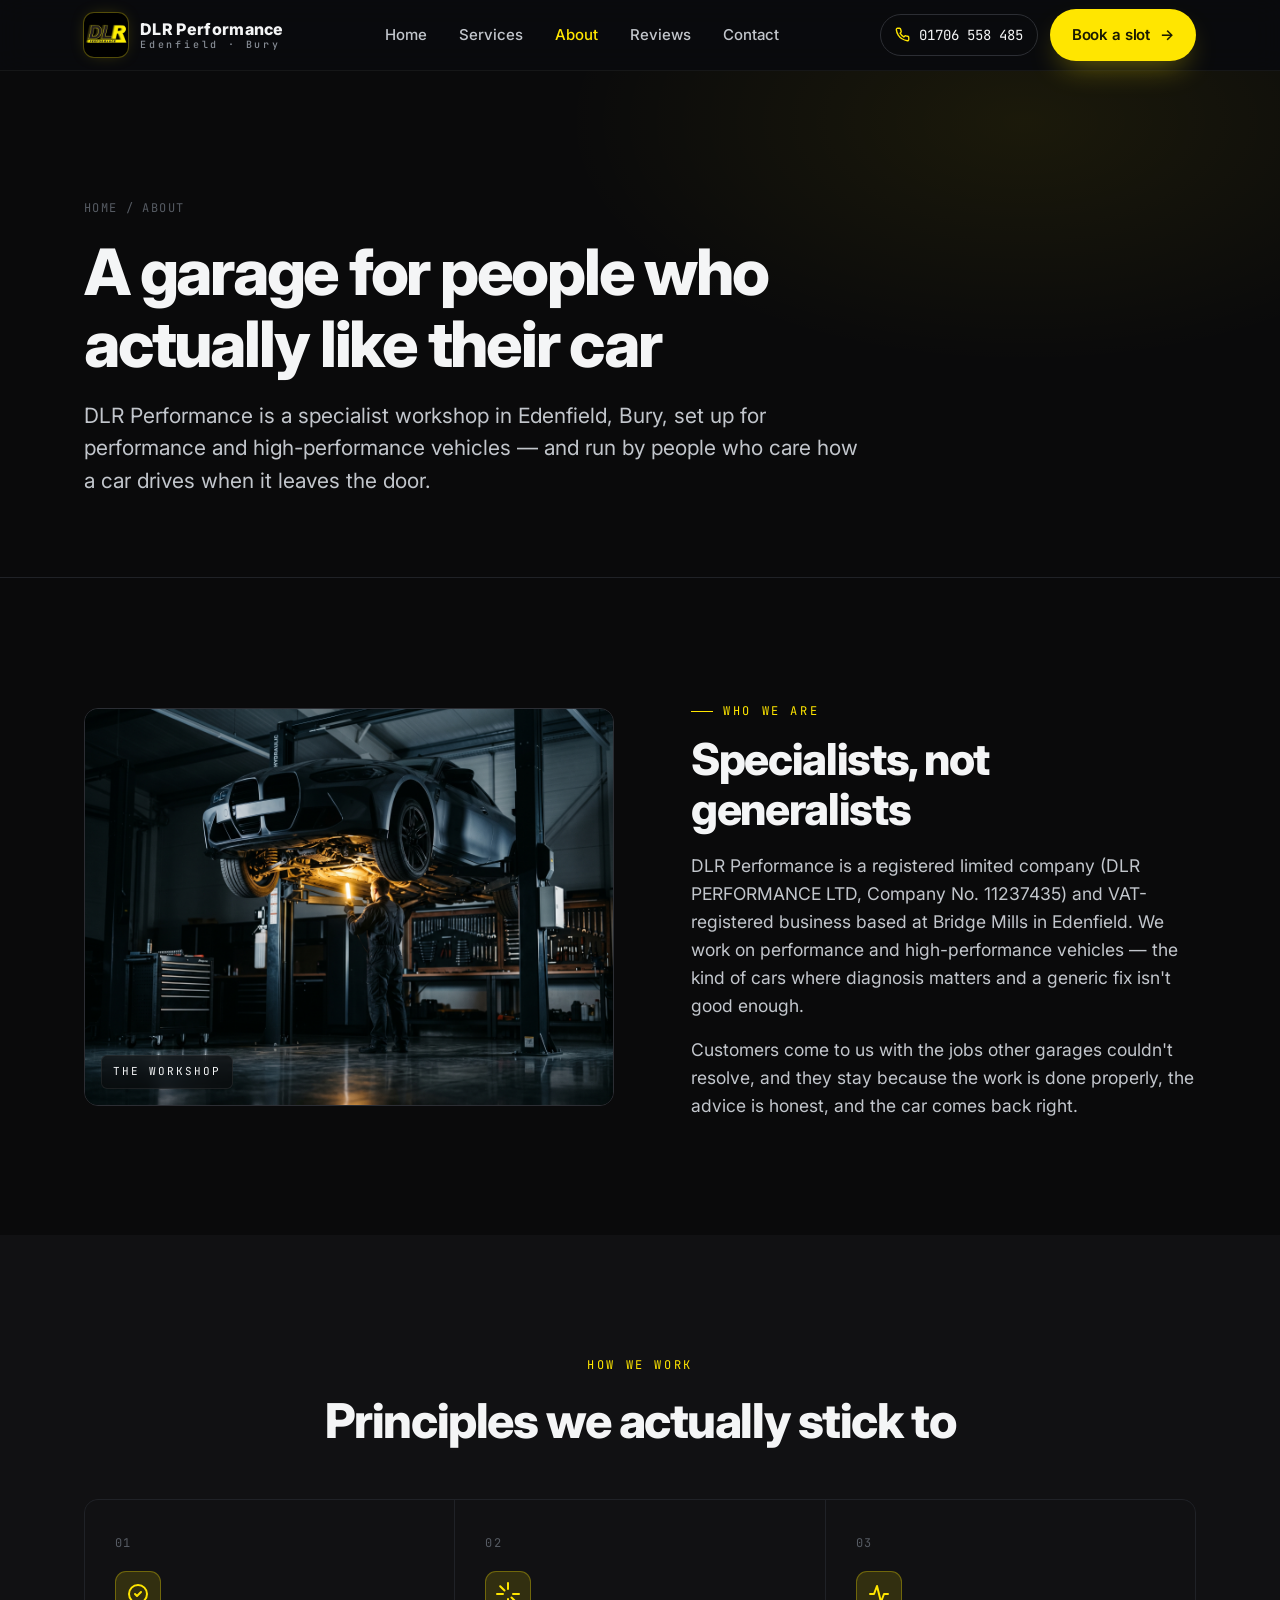
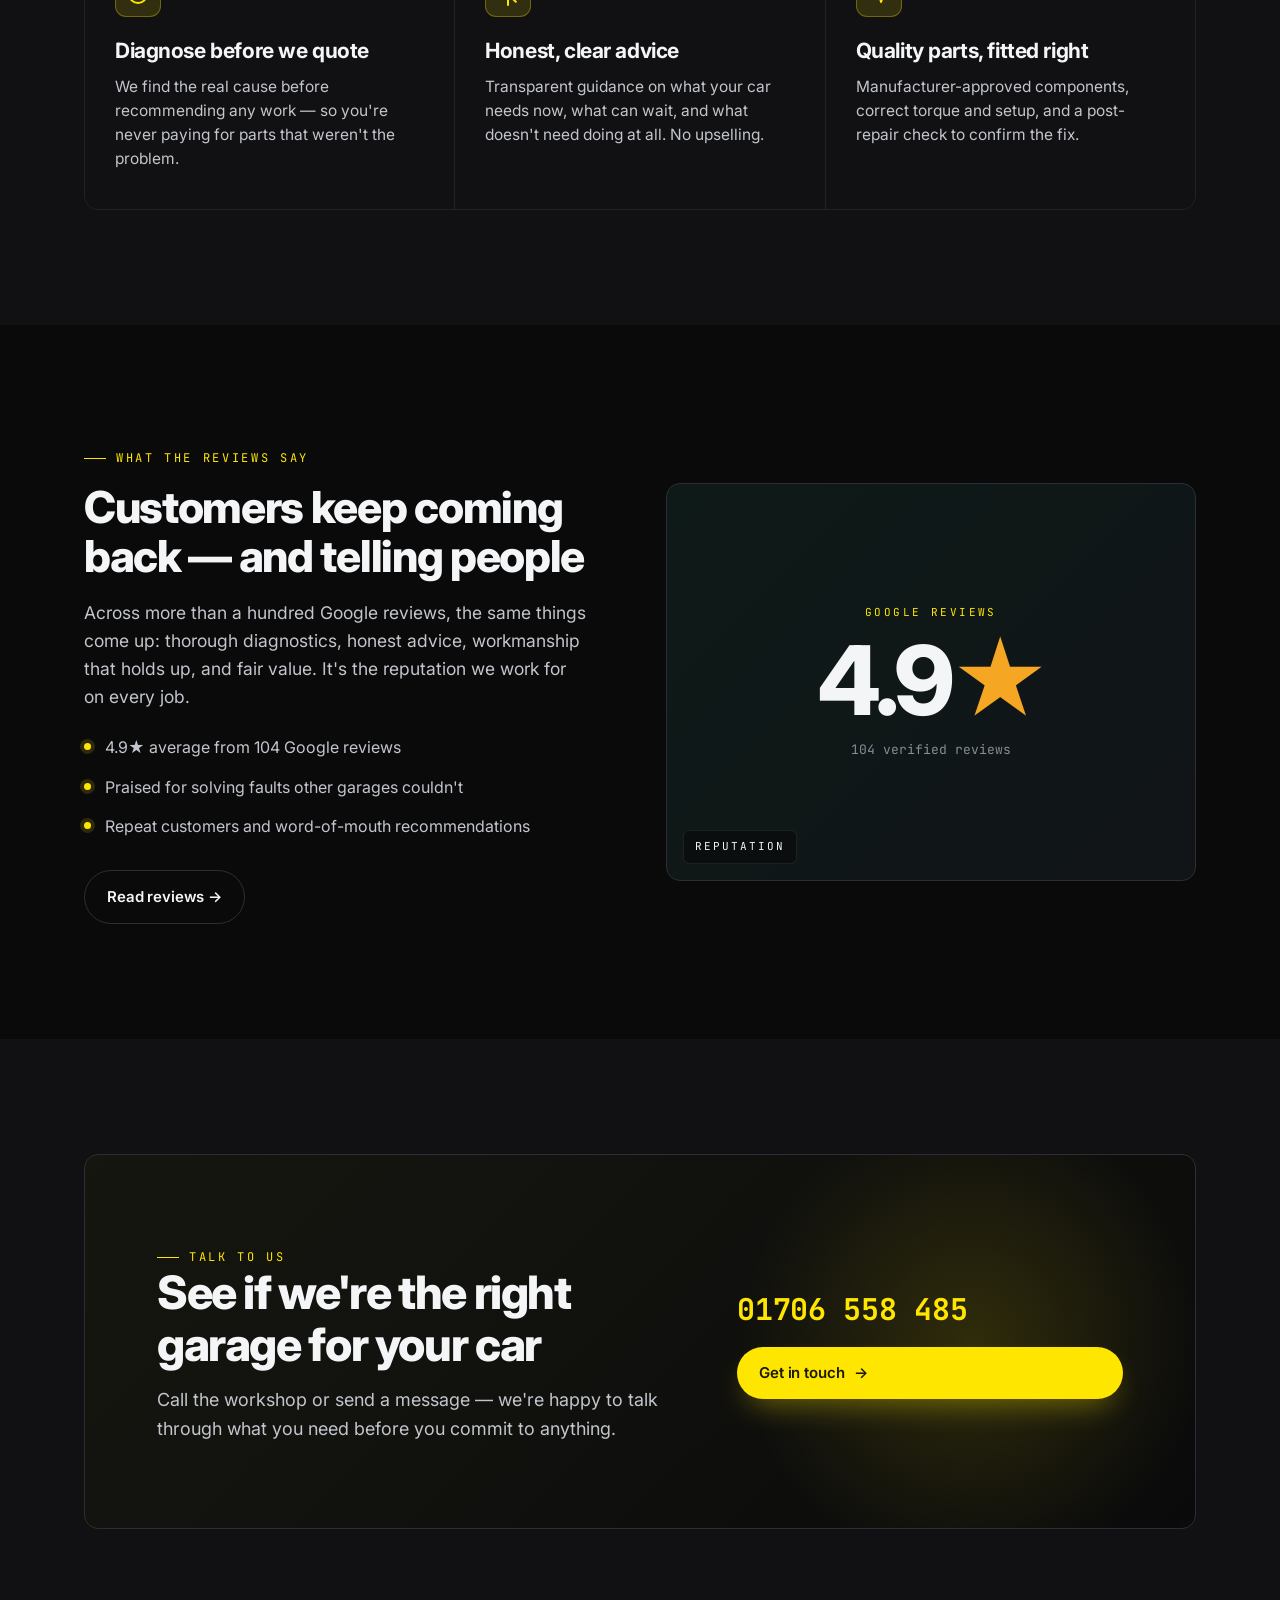
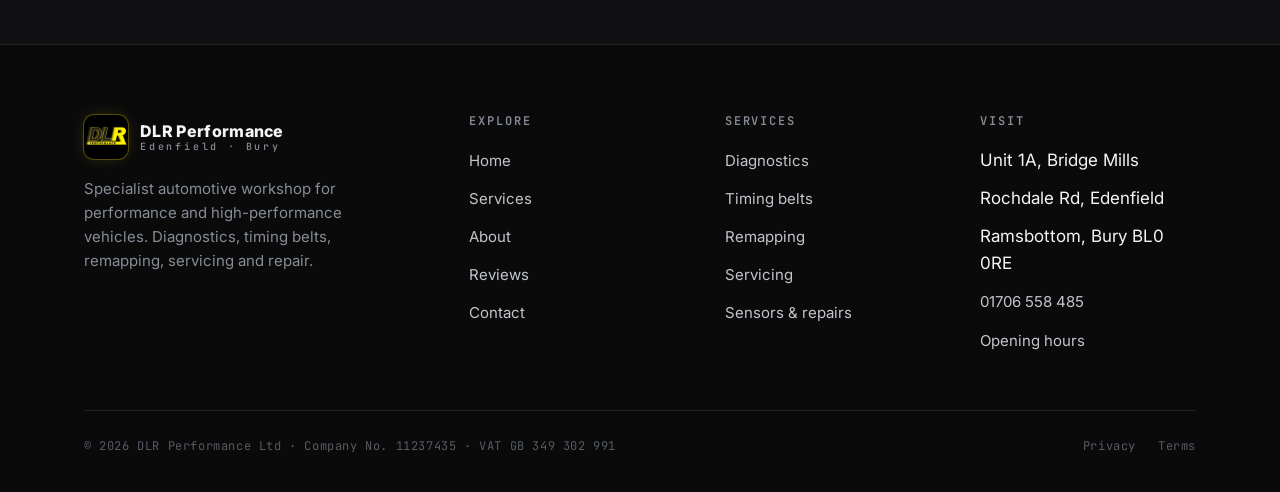
==== about.html @ 58170b66 "Add files via upload" ====
<!DOCTYPE html>
<html lang="en-GB">
<head>
  <meta charset="UTF-8" />
  <meta name="viewport" content="width=device-width, initial-scale=1.0" />
  <title>About DLR Performance — Specialist Garage in Edenfield, Bury</title>
  <meta name="description" content="DLR Performance is a specialist automotive garage in Edenfield, Bury, focused on performance and high-performance vehicles. Find out how we work and why customers trust us." />
  <meta name="theme-color" content="#0a0c0e" />
  <link rel="preconnect" href="https://fonts.googleapis.com" />
  <link rel="preconnect" href="https://fonts.gstatic.com" crossorigin />
  <link href="https://fonts.googleapis.com/css2?family=Inter:wght@300;400;500;600;700;800&family=JetBrains+Mono:wght@400;500;600;700&display=swap" rel="stylesheet" />
  <link rel="stylesheet" href="assets/css/styles.css" />
  <link rel="icon" href="assets/img/dlr-logo.png" />
</head>
<body>

<header class="site-header">
  <div class="wrap header-inner">
    <a href="index.html" class="brand" aria-label="DLR Performance home">
      <img class="brand-mark" src="assets/img/dlr-logo.png" alt="DLR Performance logo" width="44" height="44" />
      <span class="brand-text"><span class="b1">DLR Performance</span><span class="b2">Edenfield · Bury</span></span>
    </a>
    <nav class="nav" aria-label="Primary">
      <a href="index.html">Home</a>
      <a href="services.html">Services</a>
      <a href="about.html" class="active">About</a>
      <a href="reviews.html">Reviews</a>
      <a href="contact.html">Contact</a>
    </nav>
    <div class="header-cta">
      <a href="tel:01706558485" class="phone-pill" aria-label="Call 01706 558 485">
        <svg width="15" height="15" viewBox="0 0 24 24" fill="none" stroke="currentColor" stroke-width="2.2" stroke-linecap="round" stroke-linejoin="round"><path d="M22 16.92v3a2 2 0 0 1-2.18 2 19.79 19.79 0 0 1-8.63-3.07 19.5 19.5 0 0 1-6-6 19.79 19.79 0 0 1-3.07-8.67A2 2 0 0 1 4.11 2h3a2 2 0 0 1 2 1.72c.13.96.36 1.9.7 2.81a2 2 0 0 1-.45 2.11L8.09 9.91a16 16 0 0 0 6 6l1.27-1.27a2 2 0 0 1 2.11-.45c.91.34 1.85.57 2.81.7A2 2 0 0 1 22 16.92z"/></svg>
        01706 558 485
      </a>
      <a href="contact.html" class="btn btn-primary">Book a slot <span class="arrow">→</span></a>
    </div>
    <button class="nav-toggle" aria-label="Toggle menu" aria-expanded="false"><span></span></button>
  </div>
</header>

<section class="page-hero">
  <div class="wrap">
    <div class="breadcrumb"><a href="index.html">Home</a><span class="sep">/</span>About</div>
    <h1>A garage for people who actually like their car</h1>
    <p>DLR Performance is a specialist workshop in Edenfield, Bury, set up for performance and high-performance vehicles — and run by people who care how a car drives when it leaves the door.</p>
  </div>
</section>

<section class="block">
  <div class="wrap">
    <div class="split">
      <div class="split-media">
        <img src="assets/img/workshop.jpg" alt="DLR Performance workshop" loading="lazy" />
        <span class="tag">The workshop</span>
      </div>
      <div class="split-copy">
        <span class="eyebrow">Who we are</span>
        <h2>Specialists, not generalists</h2>
        <p>DLR Performance is a registered limited company (DLR PERFORMANCE LTD, Company No. 11237435) and VAT-registered business based at Bridge Mills in Edenfield. We work on performance and high-performance vehicles — the kind of cars where diagnosis matters and a generic fix isn't good enough.</p>
        <p style="margin-top:16px;">Customers come to us with the jobs other garages couldn't resolve, and they stay because the work is done properly, the advice is honest, and the car comes back right.</p>
      </div>
    </div>
  </div>
</section>

<section class="block alt-bg">
  <div class="wrap">
    <div class="section-head center">
      <span class="eyebrow center">How we work</span>
      <h2>Principles we actually stick to</h2>
    </div>
    <div class="svc-grid">
      <article class="svc-card">
        <span class="svc-num">01</span>
        <div class="svc-icon"><svg width="24" height="24" viewBox="0 0 24 24" fill="none" stroke="currentColor" stroke-width="2" stroke-linecap="round" stroke-linejoin="round"><path d="M9 12l2 2 4-4"/><circle cx="12" cy="12" r="9"/></svg></div>
        <h3>Diagnose before we quote</h3>
        <p>We find the real cause before recommending any work — so you're never paying for parts that weren't the problem.</p>
      </article>
      <article class="svc-card">
        <span class="svc-num">02</span>
        <div class="svc-icon"><svg width="24" height="24" viewBox="0 0 24 24" fill="none" stroke="currentColor" stroke-width="2" stroke-linecap="round" stroke-linejoin="round"><path d="M12 1v6M12 17v6M4.2 4.2l4.3 4.3M15.5 15.5l4.3 4.3M1 12h6M17 12h6"/></svg></div>
        <h3>Honest, clear advice</h3>
        <p>Transparent guidance on what your car needs now, what can wait, and what doesn't need doing at all. No upselling.</p>
      </article>
      <article class="svc-card">
        <span class="svc-num">03</span>
        <div class="svc-icon"><svg width="24" height="24" viewBox="0 0 24 24" fill="none" stroke="currentColor" stroke-width="2" stroke-linecap="round" stroke-linejoin="round"><path d="M3 12h4l3-8 4 16 3-8h4"/></svg></div>
        <h3>Quality parts, fitted right</h3>
        <p>Manufacturer-approved components, correct torque and setup, and a post-repair check to confirm the fix.</p>
      </article>
    </div>
  </div>
</section>

<section class="block">
  <div class="wrap">
    <div class="split reverse">
      <div class="split-media" style="background:linear-gradient(135deg,#0e1a18,#111417); display:grid; place-items:center;">
        <div style="text-align:center;">
          <div style="font-family:var(--font-mono); font-size:11px; letter-spacing:0.22em; color:var(--accent); text-transform:uppercase;">Google reviews</div>
          <div style="font-size:clamp(60px,9vw,96px); font-weight:800; letter-spacing:-0.04em; line-height:1; margin-top:10px;">4.9<span style="color:var(--amber);">★</span></div>
          <div style="font-family:var(--font-mono); font-size:13px; color:var(--text-3); margin-top:12px;">104 verified reviews</div>
        </div>
        <span class="tag">Reputation</span>
      </div>
      <div class="split-copy">
        <span class="eyebrow">What the reviews say</span>
        <h2>Customers keep coming back — and telling people</h2>
        <p>Across more than a hundred Google reviews, the same things come up: thorough diagnostics, honest advice, workmanship that holds up, and fair value. It's the reputation we work for on every job.</p>
        <div class="bullet-list">
          <div class="bullet"><span class="dot"></span><span>4.9★ average from 104 Google reviews</span></div>
          <div class="bullet"><span class="dot"></span><span>Praised for solving faults other garages couldn't</span></div>
          <div class="bullet"><span class="dot"></span><span>Repeat customers and word-of-mouth recommendations</span></div>
        </div>
        <div style="margin-top:30px;"><a href="reviews.html" class="btn btn-ghost">Read reviews →</a></div>
      </div>
    </div>
  </div>
</section>

<section class="block alt-bg">
  <div class="wrap">
    <div class="cta-band">
      <div>
        <span class="eyebrow">Talk to us</span>
        <h2>See if we're the right garage for your car</h2>
        <p>Call the workshop or send a message — we're happy to talk through what you need before you commit to anything.</p>
      </div>
      <div class="cta-actions">
        <a href="tel:01706558485" class="big-phone">01706 558 485</a>
        <a href="contact.html" class="btn btn-primary">Get in touch <span class="arrow">→</span></a>
      </div>
    </div>
  </div>
</section>

<footer class="site-footer">
  <div class="wrap">
    <div class="foot-grid">
      <div class="foot-brand">
        <a href="index.html" class="brand"><img class="brand-mark" src="assets/img/dlr-logo.png" alt="DLR Performance logo" width="44" height="44" /><span class="brand-text"><span class="b1">DLR Performance</span><span class="b2">Edenfield · Bury</span></span></a>
        <p>Specialist automotive workshop for performance and high-performance vehicles. Diagnostics, timing belts, remapping, servicing and repair.</p>
      </div>
      <div class="foot-col">
        <h5>Explore</h5>
        <ul><li><a href="index.html">Home</a></li><li><a href="services.html">Services</a></li><li><a href="about.html">About</a></li><li><a href="reviews.html">Reviews</a></li><li><a href="contact.html">Contact</a></li></ul>
      </div>
      <div class="foot-col">
        <h5>Services</h5>
        <ul><li><a href="services.html#diagnostics">Diagnostics</a></li><li><a href="services.html#timing-belt">Timing belts</a></li><li><a href="services.html#remapping">Remapping</a></li><li><a href="services.html#servicing">Servicing</a></li><li><a href="services.html#sensors">Sensors &amp; repairs</a></li></ul>
      </div>
      <div class="foot-col">
        <h5>Visit</h5>
        <ul><li>Unit 1A, Bridge Mills</li><li>Rochdale Rd, Edenfield</li><li>Ramsbottom, Bury BL0 0RE</li><li><a href="tel:01706558485">01706 558 485</a></li><li><a href="contact.html">Opening hours</a></li></ul>
      </div>
    </div>
    <div class="foot-bottom">
      <p>© <span id="yr">2026</span> DLR Performance Ltd · Company No. 11237435 · VAT GB 349 302 991</p>
      <div class="legal"><a href="privacy.html">Privacy</a><a href="terms.html">Terms</a></div>
    </div>
  </div>
</footer>

<script src="assets/js/main.js"></script>
<script>document.getElementById('yr').textContent = new Date().getFullYear();</script>
</body>
</html>
---- assets/css/styles.css ----
/* ============================================================
   DLR Performance — Stylesheet
   Performance & precision garage, Edenfield / Bury
   ============================================================ */

/* --- Design tokens --- */
:root {
  --ink: #0a0a0b;          /* near-black base */
  --ink-2: #111113;
  --ink-3: #17181b;
  --panel: #1c1d21;
  --panel-2: #232529;
  --line: #2c2e34;
  --line-soft: #202227;
  --text: #f4f5f6;
  --text-2: #c2c6cc;
  --text-3: #878d96;
  --text-4: #565b63;
  --accent: #ffe600;        /* DLR brand yellow */
  --accent-deep: #e6cf00;   /* deep gold for depth */
  --accent-ink: #1a1a00;    /* dark text on yellow */
  --accent-glow: rgba(255, 230, 0, 0.14);
  --amber: #f5a623;
  --danger: #ff5a4d;
  --ok: #3ddc84;

  --maxw: 1240px;
  --gut: clamp(20px, 5vw, 64px);
  --radius: 14px;
  --radius-sm: 8px;

  --font-sans: "Inter", -apple-system, BlinkMacSystemFont, "Segoe UI", Roboto, Helvetica, Arial, sans-serif;
  --font-mono: "JetBrains Mono", "SFMono-Regular", ui-monospace, Menlo, Consolas, monospace;

  --shadow-1: 0 1px 0 rgba(255,255,255,0.03) inset, 0 20px 50px -20px rgba(0,0,0,0.6);
  --shadow-2: 0 30px 80px -30px rgba(0,0,0,0.75);
}

/* --- Reset --- */
*, *::before, *::after { box-sizing: border-box; }
html { -webkit-text-size-adjust: 100%; scroll-behavior: smooth; }
body {
  margin: 0;
  font-family: var(--font-sans);
  font-size: 17px;
  line-height: 1.6;
  color: var(--text);
  background: var(--ink);
  -webkit-font-smoothing: antialiased;
  text-rendering: optimizeLegibility;
  overflow-x: hidden;
}
img, svg, video { max-width: 100%; display: block; height: auto; }
a { color: inherit; text-decoration: none; }
button { font: inherit; cursor: pointer; border: 0; background: none; color: inherit; }
ul, ol { margin: 0; padding: 0; list-style: none; }
h1, h2, h3, h4, h5 { margin: 0; line-height: 1.12; font-weight: 700; letter-spacing: -0.02em; }
p { margin: 0; }
:focus-visible { outline: 2px solid var(--accent); outline-offset: 3px; border-radius: 4px; }

/* --- Utility --- */
.wrap { max-width: var(--maxw); margin: 0 auto; padding: 0 var(--gut); }
.mono { font-family: var(--font-mono); }
.eyebrow {
  font-family: var(--font-mono);
  font-size: 12px;
  letter-spacing: 0.22em;
  text-transform: uppercase;
  color: var(--accent);
  display: inline-flex;
  align-items: center;
  gap: 10px;
}
.eyebrow::before {
  content: "";
  width: 22px; height: 1px;
  background: var(--accent);
  display: inline-block;
}
.eyebrow.center::before { display: none; }
.eyebrow.center { justify-content: center; }
.lead { color: var(--text-2); font-size: clamp(17px, 2.4vw, 21px); line-height: 1.6; }
.text-dim { color: var(--text-3); }
.text-accent { color: var(--accent); }

/* --- Buttons --- */
.btn {
  display: inline-flex;
  align-items: center;
  gap: 10px;
  padding: 14px 22px;
  border-radius: 999px;
  font-weight: 600;
  font-size: 15px;
  letter-spacing: -0.01em;
  transition: transform .18s ease, background .18s ease, border-color .18s ease, box-shadow .18s ease;
  white-space: nowrap;
}
.btn:hover { transform: translateY(-2px); }
.btn-primary {
  background: var(--accent);
  color: var(--accent-ink);
  box-shadow: 0 0 0 1px rgba(255,230,0,0.0), 0 14px 30px -10px rgba(255,230,0,0.4);
}
.btn-primary:hover { background: #fff04a; box-shadow: 0 18px 40px -10px rgba(255,230,0,0.55); }
.btn-ghost {
  background: transparent;
  color: var(--text);
  border: 1px solid var(--line);
}
.btn-ghost:hover { border-color: var(--accent); color: var(--accent); }
.btn .arrow { transition: transform .18s ease; }
.btn:hover .arrow { transform: translateX(3px); }

/* --- Header --- */
.site-header {
  position: sticky;
  top: 0;
  z-index: 60;
  background: rgba(10,12,14,0.72);
  backdrop-filter: saturate(150%) blur(14px);
  -webkit-backdrop-filter: saturate(150%) blur(14px);
  border-bottom: 1px solid rgba(255,255,255,0.05);
}
.header-inner {
  display: flex;
  align-items: center;
  justify-content: space-between;
  gap: 24px;
  height: 70px;
}
.brand {
  display: flex;
  align-items: center;
  gap: 12px;
  font-weight: 800;
  letter-spacing: -0.03em;
  font-size: 18px;
}
.brand-mark {
  width: 44px; height: 44px;
  border-radius: 10px;
  object-fit: cover;
  background: #000;
  box-shadow: 0 0 0 1px rgba(255,230,0,0.25), 0 0 18px -6px rgba(255,230,0,0.35);
  display: block;
}
.brand-mark.small { width: 36px; height: 36px; border-radius: 8px; }
.brand-text { display: flex; flex-direction: column; line-height: 1; }
.brand-text .b1 { font-size: 16px; letter-spacing: 0.02em; }
.brand-text .b2 {
  font-family: var(--font-mono);
  font-size: 10px;
  letter-spacing: 0.28em;
  color: var(--text-3);
  margin-top: 3px;
  font-weight: 500;
}
.nav { display: flex; align-items: center; gap: 4px; }
.nav a {
  padding: 9px 14px;
  border-radius: 8px;
  font-size: 15px;
  font-weight: 500;
  color: var(--text-2);
  transition: color .15s, background .15s;
}
.nav a:hover { color: var(--text); background: rgba(255,255,255,0.04); }
.nav a.active { color: var(--accent); }
.header-cta { display: flex; align-items: center; gap: 12px; }
.phone-pill {
  display: inline-flex; align-items: center; gap: 9px;
  font-family: var(--font-mono);
  font-size: 14px;
  color: var(--text);
  padding: 9px 14px;
  border: 1px solid var(--line);
  border-radius: 999px;
  transition: border-color .15s, color .15s;
}
.phone-pill:hover { border-color: var(--accent); color: var(--accent); }
.phone-pill svg { color: var(--accent); }

.nav-toggle {
  display: none;
  width: 42px; height: 42px;
  border-radius: 8px;
  border: 1px solid var(--line);
  align-items: center; justify-content: center;
}
.nav-toggle span, .nav-toggle span::before, .nav-toggle span::after {
  content: ""; display: block;
  width: 18px; height: 2px; background: var(--text);
  position: relative; transition: transform .2s, opacity .2s;
}
.nav-toggle span::before { position: absolute; top: -6px; }
.nav-toggle span::after { position: absolute; top: 6px; }
body.nav-open .nav-toggle span { background: transparent; }
body.nav-open .nav-toggle span::before { transform: rotate(45deg); top: 0; }
body.nav-open .nav-toggle span::after { transform: rotate(-45deg); top: 0; }

/* --- Hero --- */
.hero {
  position: relative;
  min-height: clamp(560px, 88vh, 820px);
  display: flex;
  align-items: center;
  overflow: hidden;
}
.hero-bg {
  position: absolute; inset: 0;
  background: var(--ink);
}
.hero-bg img {
  width: 100%; height: 100%;
  object-fit: cover;
  object-position: center 40%;
  opacity: 0.55;
}
.hero-bg::after {
  content: "";
  position: absolute; inset: 0;
  background:
    radial-gradient(80% 60% at 70% 30%, rgba(255,230,0,0.12), transparent 60%),
    linear-gradient(90deg, rgba(10,12,14,0.96) 0%, rgba(10,12,14,0.72) 38%, rgba(10,12,14,0.25) 70%, transparent 100%),
    linear-gradient(0deg, var(--ink) 0%, transparent 30%);
}
.hero-content {
  position: relative;
  z-index: 2;
  padding: clamp(80px, 12vh, 140px) 0 70px;
  max-width: 760px;
}
.hero h1 {
  font-size: clamp(40px, 7.2vw, 78px);
  font-weight: 800;
  letter-spacing: -0.035em;
  line-height: 0.98;
}
.hero h1 .glow { color: var(--accent); }
.hero h1 .thin { font-weight: 300; color: var(--text-2); }
.hero-sub {
  margin-top: 22px;
  font-size: clamp(17px, 2.2vw, 21px);
  color: var(--text-2);
  max-width: 560px;
  line-height: 1.55;
}
.hero-cta {
  margin-top: 34px;
  display: flex; flex-wrap: wrap; gap: 14px;
}
.hero-meta {
  margin-top: 40px;
  display: flex; flex-wrap: wrap; gap: 30px;
  align-items: center;
}
.hero-meta .item { display: flex; align-items: center; gap: 11px; }
.hero-meta .stars { color: var(--amber); letter-spacing: 1px; font-size: 15px; }
.hero-meta .label { font-family: var(--font-mono); font-size: 12px; color: var(--text-3); letter-spacing: 0.12em; text-transform: uppercase; }
.hero-meta .val { font-size: 14px; color: var(--text); }
.divider-dot { width: 4px; height: 4px; border-radius: 50%; background: var(--text-4); }

/* --- Section base --- */
section.block { padding: clamp(64px, 9vw, 120px) 0; }
.section-head { max-width: 640px; margin-bottom: 52px; }
.section-head.center { margin-left: auto; margin-right: auto; text-align: center; }
.section-head h2 {
  font-size: clamp(30px, 4.6vw, 48px);
  font-weight: 800;
  letter-spacing: -0.03em;
  margin-top: 16px;
}
.section-head p { margin-top: 18px; color: var(--text-2); font-size: clamp(16px, 2vw, 19px); }

.alt-bg { background: var(--ink-2); }

/* --- Service grid --- */
.svc-grid {
  display: grid;
  grid-template-columns: repeat(3, 1fr);
  gap: 1px;
  background: var(--line-soft);
  border: 1px solid var(--line-soft);
  border-radius: var(--radius);
  overflow: hidden;
}
.svc-card {
  background: var(--ink-2);
  padding: 34px 30px 38px;
  display: flex; flex-direction: column;
  min-height: 240px;
  position: relative;
  transition: background .2s ease;
}
.svc-card:hover { background: var(--ink-3); }
.svc-num {
  font-family: var(--font-mono);
  font-size: 12px;
  color: var(--text-4);
  letter-spacing: 0.1em;
}
.svc-icon {
  margin-top: 18px;
  width: 46px; height: 46px;
  border-radius: 11px;
  background: var(--accent-glow);
  border: 1px solid rgba(255,230,0,0.30);
  display: grid; place-items: center;
  color: var(--accent);
}
.svc-card h3 {
  margin-top: 22px;
  font-size: 21px;
  font-weight: 700;
  letter-spacing: -0.02em;
}
.svc-card p {
  margin-top: 12px;
  color: var(--text-2);
  font-size: 15.5px;
  line-height: 1.55;
  flex: 1;
}
.svc-card .svc-link {
  margin-top: 20px;
  font-family: var(--font-mono);
  font-size: 13px;
  color: var(--accent);
  letter-spacing: 0.04em;
  display: inline-flex; align-items: center; gap: 8px;
}

/* --- Feature split (image + text) --- */
.split {
  display: grid;
  grid-template-columns: 1.05fr 1fr;
  gap: clamp(32px, 6vw, 80px);
  align-items: center;
}
.split.reverse { grid-template-columns: 1fr 1.05fr; }
.split.reverse .split-media { order: 2; }
.split-media {
  position: relative;
  border-radius: var(--radius);
  overflow: hidden;
  aspect-ratio: 4 / 3;
  border: 1px solid var(--line);
}
.split-media img { width: 100%; height: 100%; object-fit: cover; }
.split-media .tag {
  position: absolute; left: 16px; bottom: 16px;
  font-family: var(--font-mono);
  font-size: 11px;
  letter-spacing: 0.18em;
  text-transform: uppercase;
  color: var(--text);
  background: rgba(10,12,14,0.7);
  backdrop-filter: blur(6px);
  padding: 7px 11px;
  border-radius: 6px;
  border: 1px solid rgba(255,255,255,0.08);
}
.split-copy h2 {
  font-size: clamp(28px, 4vw, 44px);
  font-weight: 800;
  letter-spacing: -0.03em;
  margin-top: 14px;
}
.split-copy p { margin-top: 18px; color: var(--text-2); font-size: 17.5px; line-height: 1.6; }
.split-copy .bullet-list { margin-top: 24px; display: flex; flex-direction: column; gap: 14px; }
.split-copy .bullet {
  display: flex; gap: 14px; align-items: flex-start;
  font-size: 16px; color: var(--text);
}
.split-copy .bullet .dot {
  flex: 0 0 auto;
  margin-top: 8px;
  width: 7px; height: 7px; border-radius: 50%;
  background: var(--accent);
  box-shadow: 0 0 0 4px var(--accent-glow);
}
.split-copy .bullet span { color: var(--text-2); }

/* --- Stats strip --- */
.stats {
  display: grid;
  grid-template-columns: repeat(3, 1fr);
  gap: 1px;
  background: var(--line-soft);
  border: 1px solid var(--line-soft);
  border-radius: var(--radius);
  overflow: hidden;
}
.stat {
  background: var(--ink);
  padding: 38px 30px;
  text-align: left;
}
.stat .num {
  font-size: clamp(36px, 5vw, 54px);
  font-weight: 800;
  letter-spacing: -0.04em;
  line-height: 1;
}
.stat .num .unit { color: var(--accent); }
.stat .lbl {
  margin-top: 12px;
  font-family: var(--font-mono);
  font-size: 12px;
  letter-spacing: 0.16em;
  text-transform: uppercase;
  color: var(--text-3);
}

/* --- Reviews --- */
.rev-grid {
  display: grid;
  grid-template-columns: repeat(3, 1fr);
  gap: 20px;
}
.rev-card {
  background: var(--ink-2);
  border: 1px solid var(--line);
  border-radius: var(--radius);
  padding: 28px 26px 30px;
  display: flex; flex-direction: column;
}
.rev-stars { color: var(--amber); letter-spacing: 2px; font-size: 15px; }
.rev-text {
  margin-top: 16px;
  font-size: 16px;
  color: var(--text);
  line-height: 1.6;
  flex: 1;
}
.rev-meta {
  margin-top: 22px;
  padding-top: 18px;
  border-top: 1px solid var(--line-soft);
  display: flex; align-items: center; gap: 12px;
}
.rev-avatar {
  width: 38px; height: 38px; border-radius: 50%;
  background: linear-gradient(135deg, var(--accent-deep), var(--ink-3));
  display: grid; place-items: center;
  font-family: var(--font-mono); font-weight: 700; font-size: 14px; color: var(--text);
}
.rev-name { font-size: 14px; font-weight: 600; }
.rev-src { font-family: var(--font-mono); font-size: 11px; color: var(--text-4); letter-spacing: 0.1em; }

/* --- Process steps --- */
.steps {
  display: grid;
  grid-template-columns: repeat(4, 1fr);
  gap: 24px;
  position: relative;
}
.step {
  position: relative;
  padding-top: 50px;
}
.step .step-no {
  position: absolute; top: 0; left: 0;
  font-family: var(--font-mono);
  font-size: 13px;
  color: var(--accent);
  letter-spacing: 0.1em;
}
.step::before {
  content: "";
  position: absolute; top: 6px; left: 38px; right: -24px;
  height: 1px; background: var(--line);
}
.step:last-child::before { display: none; }
.step h4 { font-size: 18px; font-weight: 700; letter-spacing: -0.01em; }
.step p { margin-top: 10px; color: var(--text-2); font-size: 15px; line-height: 1.55; }

/* --- CTA band --- */
.cta-band {
  position: relative;
  border-radius: var(--radius);
  overflow: hidden;
  background: linear-gradient(135deg, #161610 0%, #0a0a0b 100%);
  border: 1px solid var(--line);
  padding: clamp(48px, 7vw, 84px) clamp(28px, 6vw, 72px);
  display: grid;
  grid-template-columns: 1.4fr 1fr;
  gap: 40px;
  align-items: center;
}
.cta-band::before {
  content: "";
  position: absolute; right: -10%; top: -40%;
  width: 60%; height: 180%;
  background: radial-gradient(closest-side, var(--accent-glow), transparent 70%);
  pointer-events: none;
}
.cta-band h2 {
  font-size: clamp(28px, 4.4vw, 46px);
  font-weight: 800;
  letter-spacing: -0.03em;
  position: relative;
}
.cta-band p { margin-top: 16px; color: var(--text-2); font-size: 18px; position: relative; }
.cta-band .cta-actions { display: flex; flex-direction: column; gap: 14px; position: relative; }
.cta-band .big-phone {
  font-family: var(--font-mono);
  font-size: clamp(22px, 3vw, 30px);
  font-weight: 700;
  color: var(--accent);
  letter-spacing: -0.01em;
}

/* --- Contact / visit --- */
.contact-grid {
  display: grid;
  grid-template-columns: 1fr 1fr;
  gap: clamp(32px, 5vw, 64px);
  align-items: start;
}
.info-list { display: flex; flex-direction: column; gap: 26px; }
.info-row { display: grid; grid-template-columns: 130px 1fr; gap: 18px; align-items: start; }
.info-row .k {
  font-family: var(--font-mono);
  font-size: 12px;
  letter-spacing: 0.14em;
  text-transform: uppercase;
  color: var(--text-3);
  padding-top: 3px;
}
.info-row .v { font-size: 17px; color: var(--text); }
.info-row .v a:hover { color: var(--accent); }
.info-row .v .sub { display: block; color: var(--text-3); font-size: 14px; margin-top: 4px; }

.hours-table { width: 100%; border-collapse: collapse; }
.hours-table td {
  padding: 11px 0;
  border-bottom: 1px solid var(--line-soft);
  font-size: 15.5px;
}
.hours-table td:first-child { color: var(--text-2); }
.hours-table td:last-child { text-align: right; font-family: var(--font-mono); color: var(--text); }
.hours-table tr:last-child td { border-bottom: 0; }
.hours-table .closed { color: var(--text-4); }
.hours-table .today { color: var(--accent); }

.map-card {
  border-radius: var(--radius);
  overflow: hidden;
  border: 1px solid var(--line);
  background: var(--ink-2);
  min-height: 360px;
}
.map-card iframe { width: 100%; height: 100%; min-height: 360px; border: 0; display: block; }

/* --- FAQ --- */
.faq { display: flex; flex-direction: column; gap: 1px; background: var(--line-soft); border: 1px solid var(--line-soft); border-radius: var(--radius); overflow: hidden; }
.faq-item { background: var(--ink-2); }
.faq-q {
  width: 100%;
  display: flex; align-items: center; justify-content: space-between; gap: 20px;
  padding: 24px 28px;
  text-align: left;
  font-size: 18px;
  font-weight: 600;
  letter-spacing: -0.01em;
}
.faq-q .ic {
  flex: 0 0 auto;
  width: 26px; height: 26px;
  border-radius: 50%;
  border: 1px solid var(--line);
  display: grid; place-items: center;
  color: var(--accent);
  transition: transform .2s, background .2s;
  font-size: 18px; line-height: 1;
}
.faq-item.open .faq-q .ic { transform: rotate(45deg); background: var(--accent-glow); }
.faq-a {
  max-height: 0;
  overflow: hidden;
  transition: max-height .3s ease;
}
.faq-a-inner {
  padding: 0 28px 26px;
  color: var(--text-2);
  font-size: 16px;
  line-height: 1.65;
  max-width: 760px;
}

/* --- Page hero (interior pages) --- */
.page-hero {
  position: relative;
  padding: clamp(70px, 10vw, 130px) 0 clamp(48px, 7vw, 80px);
  border-bottom: 1px solid var(--line-soft);
  background: var(--ink);
  overflow: hidden;
}
.page-hero::before {
  content: "";
  position: absolute; inset: 0;
  background: radial-gradient(60% 80% at 80% 10%, var(--accent-glow), transparent 60%);
  opacity: 0.5;
}
.page-hero .wrap { position: relative; }
.breadcrumb {
  font-family: var(--font-mono);
  font-size: 12px;
  letter-spacing: 0.12em;
  color: var(--text-4);
  text-transform: uppercase;
}
.breadcrumb a:hover { color: var(--accent); }
.breadcrumb .sep { margin: 0 8px; color: var(--text-4); }
.page-hero h1 {
  font-size: clamp(36px, 6vw, 64px);
  font-weight: 800;
  letter-spacing: -0.035em;
  margin-top: 18px;
  max-width: 16ch;
}
.page-hero p {
  margin-top: 20px;
  color: var(--text-2);
  font-size: clamp(17px, 2.2vw, 21px);
  max-width: 60ch;
  line-height: 1.55;
}

/* --- Prose (about / policy pages) --- */
.prose { max-width: 760px; }
.prose p { color: var(--text-2); font-size: 17.5px; line-height: 1.7; margin-top: 18px; }
.prose h2 { font-size: clamp(24px, 3vw, 32px); font-weight: 800; letter-spacing: -0.02em; margin-top: 44px; }
.prose h2:first-child { margin-top: 0; }
.prose ul { margin-top: 18px; display: flex; flex-direction: column; gap: 12px; }
.prose ul li { color: var(--text-2); padding-left: 26px; position: relative; }
.prose ul li::before { content: ""; position: absolute; left: 0; top: 10px; width: 14px; height: 2px; background: var(--accent); }

/* --- Footer --- */
.site-footer {
  background: var(--ink);
  border-top: 1px solid var(--line-soft);
  padding: 70px 0 36px;
}
.foot-grid {
  display: grid;
  grid-template-columns: 1.6fr 1fr 1fr 1fr;
  gap: 40px;
}
.foot-brand .brand { margin-bottom: 18px; }
.foot-brand p { color: var(--text-3); font-size: 15px; max-width: 320px; line-height: 1.6; }
.foot-col h5 {
  font-family: var(--font-mono);
  font-size: 12px;
  letter-spacing: 0.16em;
  text-transform: uppercase;
  color: var(--text-3);
  margin-bottom: 18px;
  font-weight: 600;
}
.foot-col ul { display: flex; flex-direction: column; gap: 11px; }
.foot-col a { color: var(--text-2); font-size: 15px; }
.foot-col a:hover { color: var(--accent); }
.foot-bottom {
  margin-top: 56px;
  padding-top: 26px;
  border-top: 1px solid var(--line-soft);
  display: flex; flex-wrap: wrap; gap: 16px;
  justify-content: space-between; align-items: center;
}
.foot-bottom p { font-family: var(--font-mono); font-size: 12px; color: var(--text-4); letter-spacing: 0.05em; }
.foot-bottom .legal { display: flex; gap: 22px; flex-wrap: wrap; }
.foot-bottom .legal a { font-family: var(--font-mono); font-size: 12px; color: var(--text-4); letter-spacing: 0.05em; }
.foot-bottom .legal a:hover { color: var(--accent); }

/* --- Misc --- */
.spacer-sm { height: 24px; }
.tag-row { display: flex; flex-wrap: wrap; gap: 10px; }
.chip {
  font-family: var(--font-mono);
  font-size: 12px;
  letter-spacing: 0.06em;
  color: var(--text-2);
  padding: 8px 14px;
  border: 1px solid var(--line);
  border-radius: 999px;
}

/* --- Responsive --- */
@media (max-width: 1024px) {
  .svc-grid { grid-template-columns: repeat(2, 1fr); }
  .steps { grid-template-columns: repeat(2, 1fr); }
  .rev-grid { grid-template-columns: 1fr 1fr; }
  .stats { grid-template-columns: 1fr 1fr; }
  .foot-grid { grid-template-columns: 1fr 1fr; gap: 36px; }
  .cta-band { grid-template-columns: 1fr; }
  .split, .split.reverse { grid-template-columns: 1fr; gap: 36px; }
  .split.reverse .split-media { order: 0; }
  .contact-grid { grid-template-columns: 1fr; }
}

@media (max-width: 760px) {
  .nav, .header-cta .phone-pill { display: none; }
  .nav-toggle { display: inline-flex; }
  .header-cta .btn { padding: 11px 16px; font-size: 14px; }
  body.nav-open .nav {
    display: flex;
    position: fixed;
    inset: 70px 0 0 0;
    background: var(--ink-2);
    flex-direction: column;
    align-items: stretch;
    padding: 20px var(--gut) 40px;
    gap: 2px;
    border-top: 1px solid var(--line-soft);
  }
  body.nav-open .nav a { padding: 16px 12px; font-size: 17px; border-bottom: 1px solid var(--line-soft); border-radius: 0; }
  .svc-grid { grid-template-columns: 1fr; }
  .steps { grid-template-columns: 1fr; gap: 36px; }
  .step::before { display: none; }
  .rev-grid { grid-template-columns: 1fr; }
  .stats { grid-template-columns: 1fr; }
  .foot-grid { grid-template-columns: 1fr; }
  .info-row { grid-template-columns: 1fr; gap: 6px; }
  .info-row .k { padding-top: 0; }
  .hero-meta { gap: 18px; }
}

@media (prefers-reduced-motion: reduce) {
  * { transition: none !important; animation: none !important; scroll-behavior: auto !important; }
}
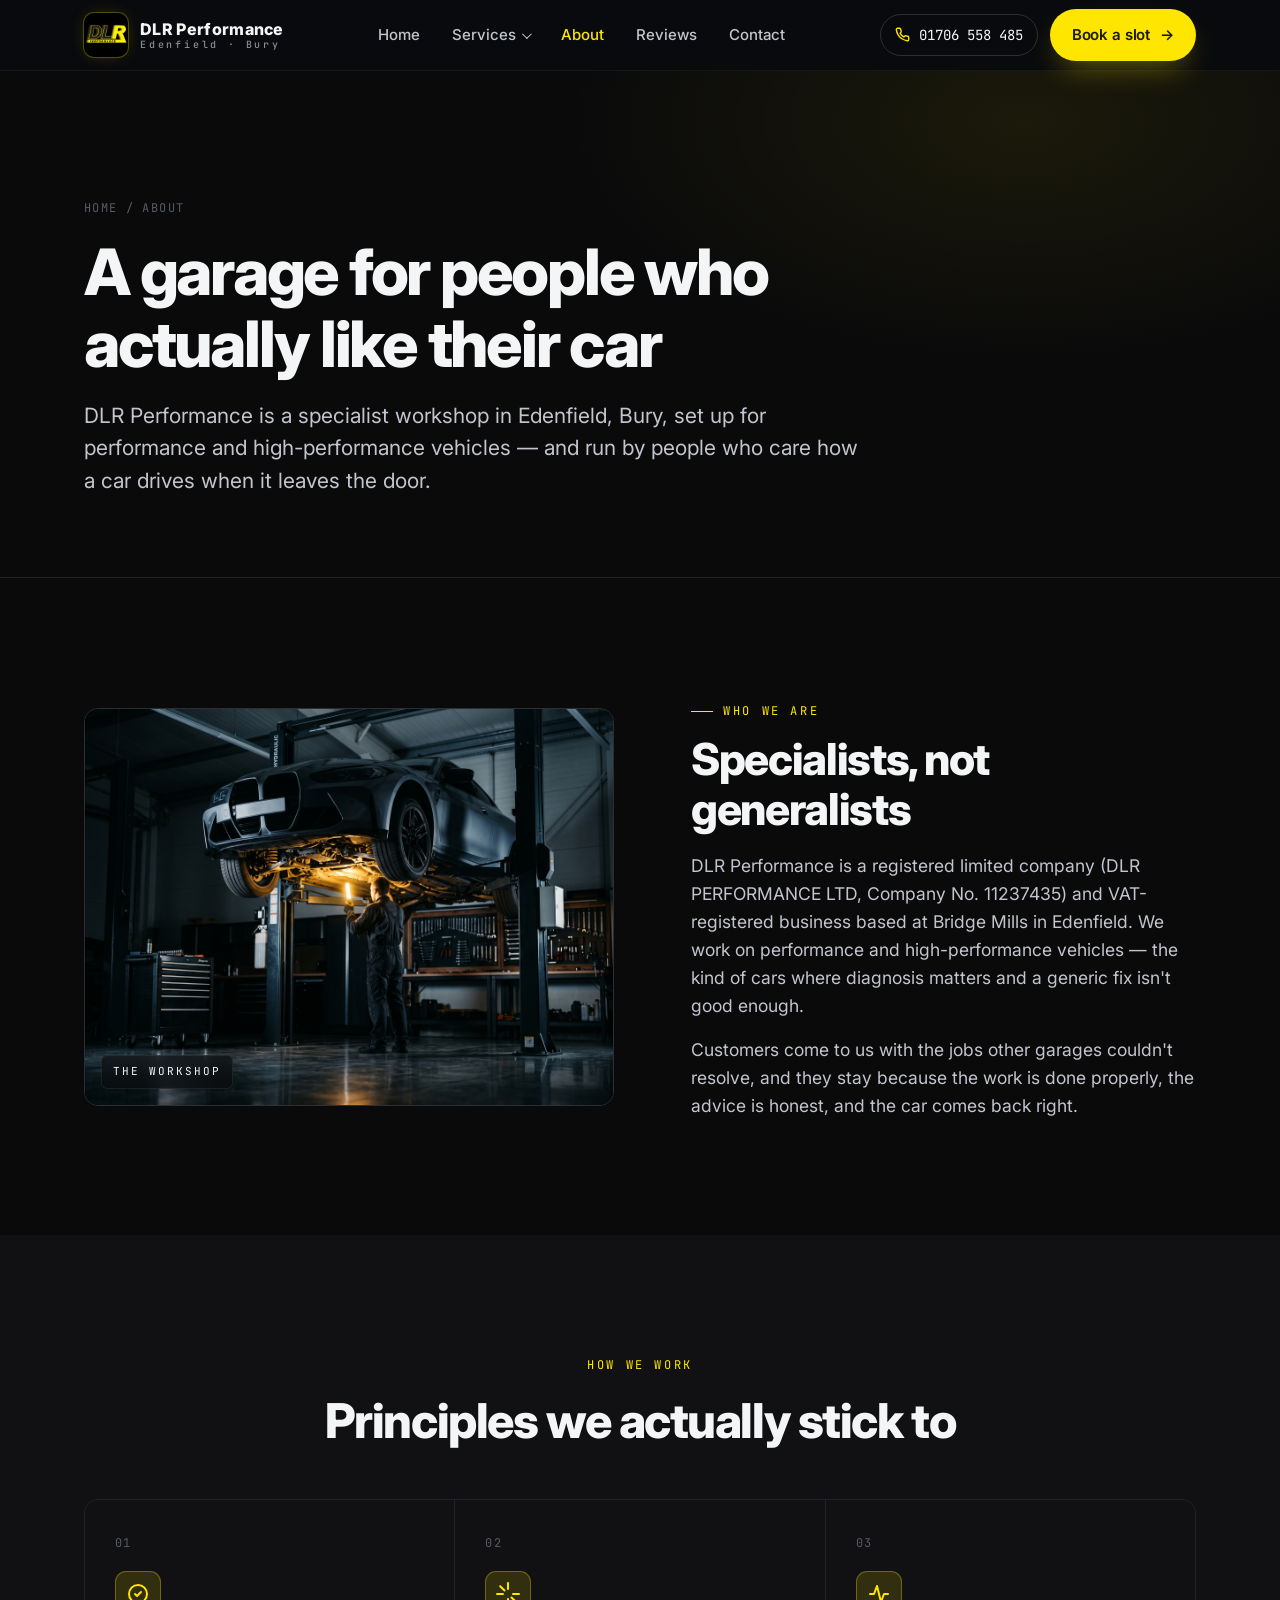
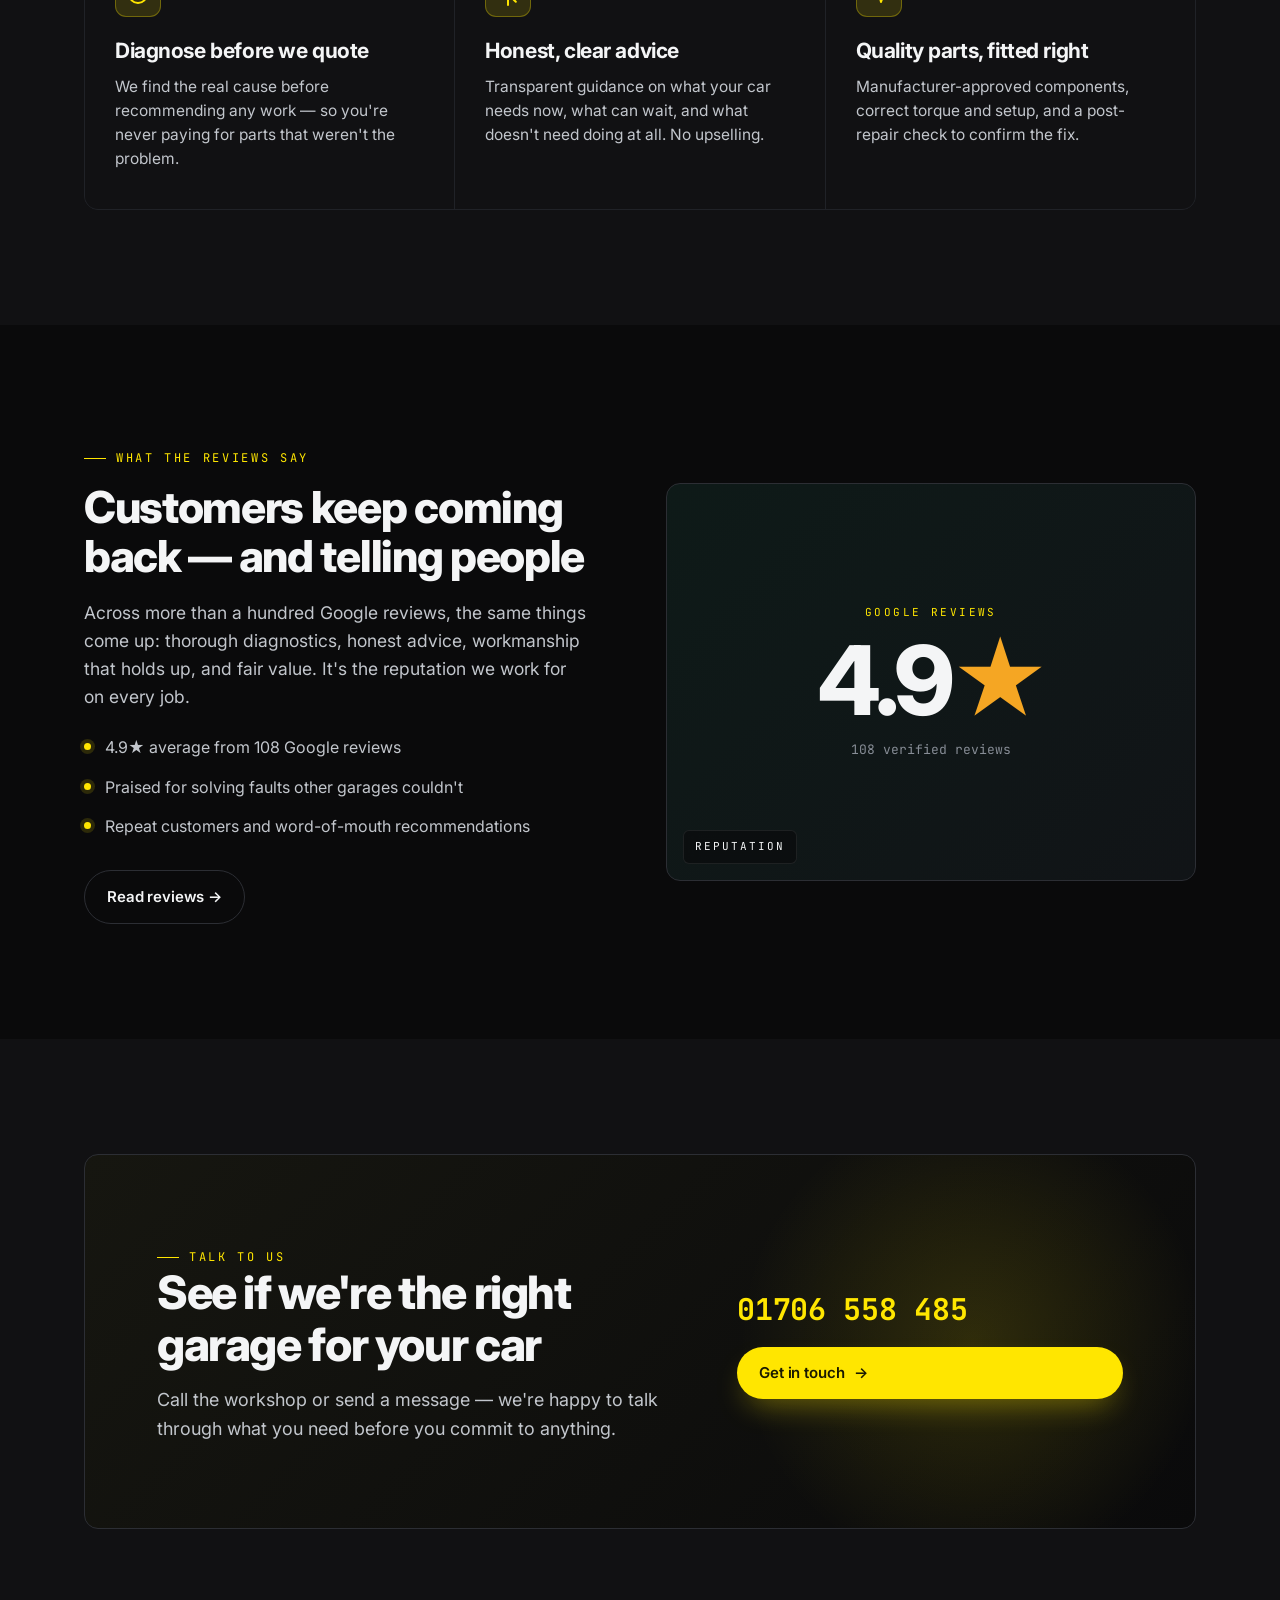
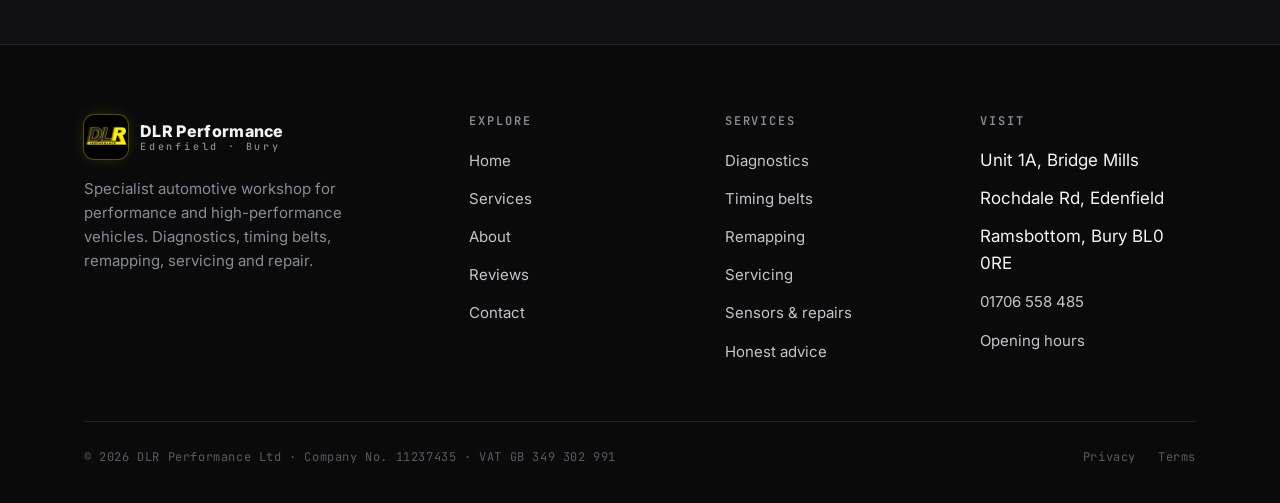
==== commit f5ffe73b: "V2: SEO + UX pass — six dedicated service pages, per-page titles/meta, LocalBusiness JSON-LD (GBP-ve" ====
--- a/about.html
+++ b/about.html
@@ -11,6 +11,35 @@
   <link href="https://fonts.googleapis.com/css2?family=Inter:wght@300;400;500;600;700;800&family=JetBrains+Mono:wght@400;500;600;700&display=swap" rel="stylesheet" />
   <link rel="stylesheet" href="assets/css/styles.css" />
   <link rel="icon" href="assets/img/dlr-logo.png" />
+  <script type="application/ld+json">
+  {
+    "@context": "https://schema.org",
+    "@type": "AutoRepair",
+    "@id": "https://clariyo.github.io/DLR-Performance/#business",
+    "name": "DLR Performance",
+    "url": "https://clariyo.github.io/DLR-Performance/",
+    "telephone": "+441706558485",
+    "address": {
+      "@type": "PostalAddress",
+      "streetAddress": "Unit 1A, Bridge Mills, Rochdale Rd",
+      "addressLocality": "Edenfield, Ramsbottom",
+      "addressRegion": "Bury",
+      "postalCode": "BL0 0RE",
+      "addressCountry": "GB"
+    },
+    "openingHoursSpecification": [{
+      "@type": "OpeningHoursSpecification",
+      "dayOfWeek": ["Monday", "Tuesday", "Wednesday", "Thursday", "Friday"],
+      "opens": "08:30",
+      "closes": "17:00"
+    }],
+    "aggregateRating": {
+      "@type": "AggregateRating",
+      "ratingValue": "4.9",
+      "reviewCount": "108"
+    }
+  }
+  </script>
 </head>
 <body>
 
@@ -22,7 +51,17 @@
     </a>
     <nav class="nav" aria-label="Primary">
       <a href="index.html">Home</a>
-      <a href="services.html">Services</a>
+      <div class="nav-drop">
+        <a href="services.html" class="nav-drop-label" aria-haspopup="true" aria-expanded="false">Services</a>
+        <div class="nav-drop-menu">
+          <a href="diagnostics-electrical-fault-finding.html">Diagnostics</a>
+          <a href="timing-belt-cam-belt-replacement.html">Timing belts</a>
+          <a href="performance-remapping.html">Remapping</a>
+          <a href="servicing-maintenance.html">Servicing</a>
+          <a href="sensor-component-replacement.html">Sensors</a>
+          <a href="straight-talking-guidance.html">Honest advice</a>
+        </div>
+      </div>
       <a href="about.html" class="active">About</a>
       <a href="reviews.html">Reviews</a>
       <a href="contact.html">Contact</a>
@@ -99,7 +138,7 @@
         <div style="text-align:center;">
           <div style="font-family:var(--font-mono); font-size:11px; letter-spacing:0.22em; color:var(--accent); text-transform:uppercase;">Google reviews</div>
           <div style="font-size:clamp(60px,9vw,96px); font-weight:800; letter-spacing:-0.04em; line-height:1; margin-top:10px;">4.9<span style="color:var(--amber);">★</span></div>
-          <div style="font-family:var(--font-mono); font-size:13px; color:var(--text-3); margin-top:12px;">104 verified reviews</div>
+          <div style="font-family:var(--font-mono); font-size:13px; color:var(--text-3); margin-top:12px;">108 verified reviews</div>
         </div>
         <span class="tag">Reputation</span>
       </div>
@@ -108,7 +147,7 @@
         <h2>Customers keep coming back — and telling people</h2>
         <p>Across more than a hundred Google reviews, the same things come up: thorough diagnostics, honest advice, workmanship that holds up, and fair value. It's the reputation we work for on every job.</p>
         <div class="bullet-list">
-          <div class="bullet"><span class="dot"></span><span>4.9★ average from 104 Google reviews</span></div>
+          <div class="bullet"><span class="dot"></span><span>4.9★ average from 108 Google reviews</span></div>
           <div class="bullet"><span class="dot"></span><span>Praised for solving faults other garages couldn't</span></div>
           <div class="bullet"><span class="dot"></span><span>Repeat customers and word-of-mouth recommendations</span></div>
         </div>
@@ -147,7 +186,7 @@
       </div>
       <div class="foot-col">
         <h5>Services</h5>
-        <ul><li><a href="services.html#diagnostics">Diagnostics</a></li><li><a href="services.html#timing-belt">Timing belts</a></li><li><a href="services.html#remapping">Remapping</a></li><li><a href="services.html#servicing">Servicing</a></li><li><a href="services.html#sensors">Sensors &amp; repairs</a></li></ul>
+        <ul><li><a href="diagnostics-electrical-fault-finding.html">Diagnostics</a></li><li><a href="timing-belt-cam-belt-replacement.html">Timing belts</a></li><li><a href="performance-remapping.html">Remapping</a></li><li><a href="servicing-maintenance.html">Servicing</a></li><li><a href="sensor-component-replacement.html">Sensors &amp; repairs</a></li><li><a href="straight-talking-guidance.html">Honest advice</a></li></ul>
       </div>
       <div class="foot-col">
         <h5>Visit</h5>
--- a/assets/css/styles.css
+++ b/assets/css/styles.css
@@ -181,6 +181,47 @@
 .phone-pill:hover { border-color: var(--accent); color: var(--accent); }
 .phone-pill svg { color: var(--accent); }
 
+/* --- Services dropdown (added 2026-09 V2; desktop hover + click, crawlable links) --- */
+.nav-drop { position: relative; }
+.nav-drop-label { display: inline-flex; align-items: center; gap: 6px; }
+.nav-drop-label::after {
+  content: "";
+  width: 7px; height: 7px;
+  border-right: 1.6px solid currentColor;
+  border-bottom: 1.6px solid currentColor;
+  transform: rotate(45deg) translateY(-2px);
+  transition: transform .15s;
+}
+.nav-drop:hover .nav-drop-label::after { transform: rotate(225deg) translateY(-1px); }
+.nav-drop-menu {
+  position: absolute;
+  top: calc(100% + 6px);
+  left: 0;
+  min-width: 240px;
+  background: var(--ink-2);
+  border: 1px solid var(--line);
+  border-radius: var(--radius-sm);
+  box-shadow: var(--shadow-2);
+  padding: 8px;
+  display: flex;
+  flex-direction: column;
+  opacity: 0;
+  visibility: hidden;
+  transform: translateY(6px);
+  transition: opacity .16s ease, transform .16s ease, visibility .16s;
+  z-index: 70;
+}
+.nav-drop:hover .nav-drop-menu,
+.nav-drop:focus-within .nav-drop-menu { opacity: 1; visibility: visible; transform: translateY(0); }
+.nav-drop-menu a {
+  padding: 11px 14px;
+  border-radius: 6px;
+  font-size: 15px;
+  font-weight: 500;
+  color: var(--text-2);
+}
+.nav-drop-menu a:hover { background: rgba(255,255,255,0.05); color: var(--accent); }
+
 .nav-toggle {
   display: none;
   width: 42px; height: 42px;
@@ -705,18 +746,48 @@
   .nav, .header-cta .phone-pill { display: none; }
   .nav-toggle { display: inline-flex; }
   .header-cta .btn { padding: 11px 16px; font-size: 14px; }
+  body.nav-open { overflow: hidden; }
+  body.nav-open .site-header {
+    z-index: 110;
+    background: var(--ink);
+    border-bottom: 1px solid var(--line-soft);
+    backdrop-filter: none;
+    -webkit-backdrop-filter: none;
+  }
+  /* Keep brand, CTA and the X toggle above the fixed panel so the close control stays visible + tappable */
+  body.nav-open .brand,
+  body.nav-open .header-cta,
+  body.nav-open .nav-toggle { position: relative; z-index: 120; }
   body.nav-open .nav {
     display: flex;
     position: fixed;
-    inset: 70px 0 0 0;
-    background: var(--ink-2);
+    inset: 0;
+    background: var(--ink);
+    z-index: 100;
     flex-direction: column;
     align-items: stretch;
-    padding: 20px var(--gut) 40px;
+    padding: 96px var(--gut) 40px;
     gap: 2px;
-    border-top: 1px solid var(--line-soft);
+    overflow-y: auto;
   }
   body.nav-open .nav a { padding: 16px 12px; font-size: 17px; border-bottom: 1px solid var(--line-soft); border-radius: 0; }
+  /* Mobile dropdown: rendered as an indented group inside the full-screen panel */
+  body.nav-open .nav-drop { display: block; }
+  body.nav-open .nav-drop-label { color: var(--accent); }
+  body.nav-open .nav-drop-menu {
+    display: flex;
+    flex-direction: column;
+    position: static;
+    opacity: 1;
+    visibility: visible;
+    transform: none;
+    box-shadow: none;
+    border: 0;
+    background: transparent;
+    padding: 0 0 0 14px;
+  }
+  body.nav-open .nav-drop-menu a { padding: 14px 12px; font-size: 16px; color: var(--text-2); border-bottom: 0; }
+  body.nav-open .nav-drop-menu a::before { content: "— "; color: var(--text-4); }
   .svc-grid { grid-template-columns: 1fr; }
   .steps { grid-template-columns: 1fr; gap: 36px; }
   .step::before { display: none; }
@@ -731,3 +802,4 @@
 @media (prefers-reduced-motion: reduce) {
   * { transition: none !important; animation: none !important; scroll-behavior: auto !important; }
 }
+
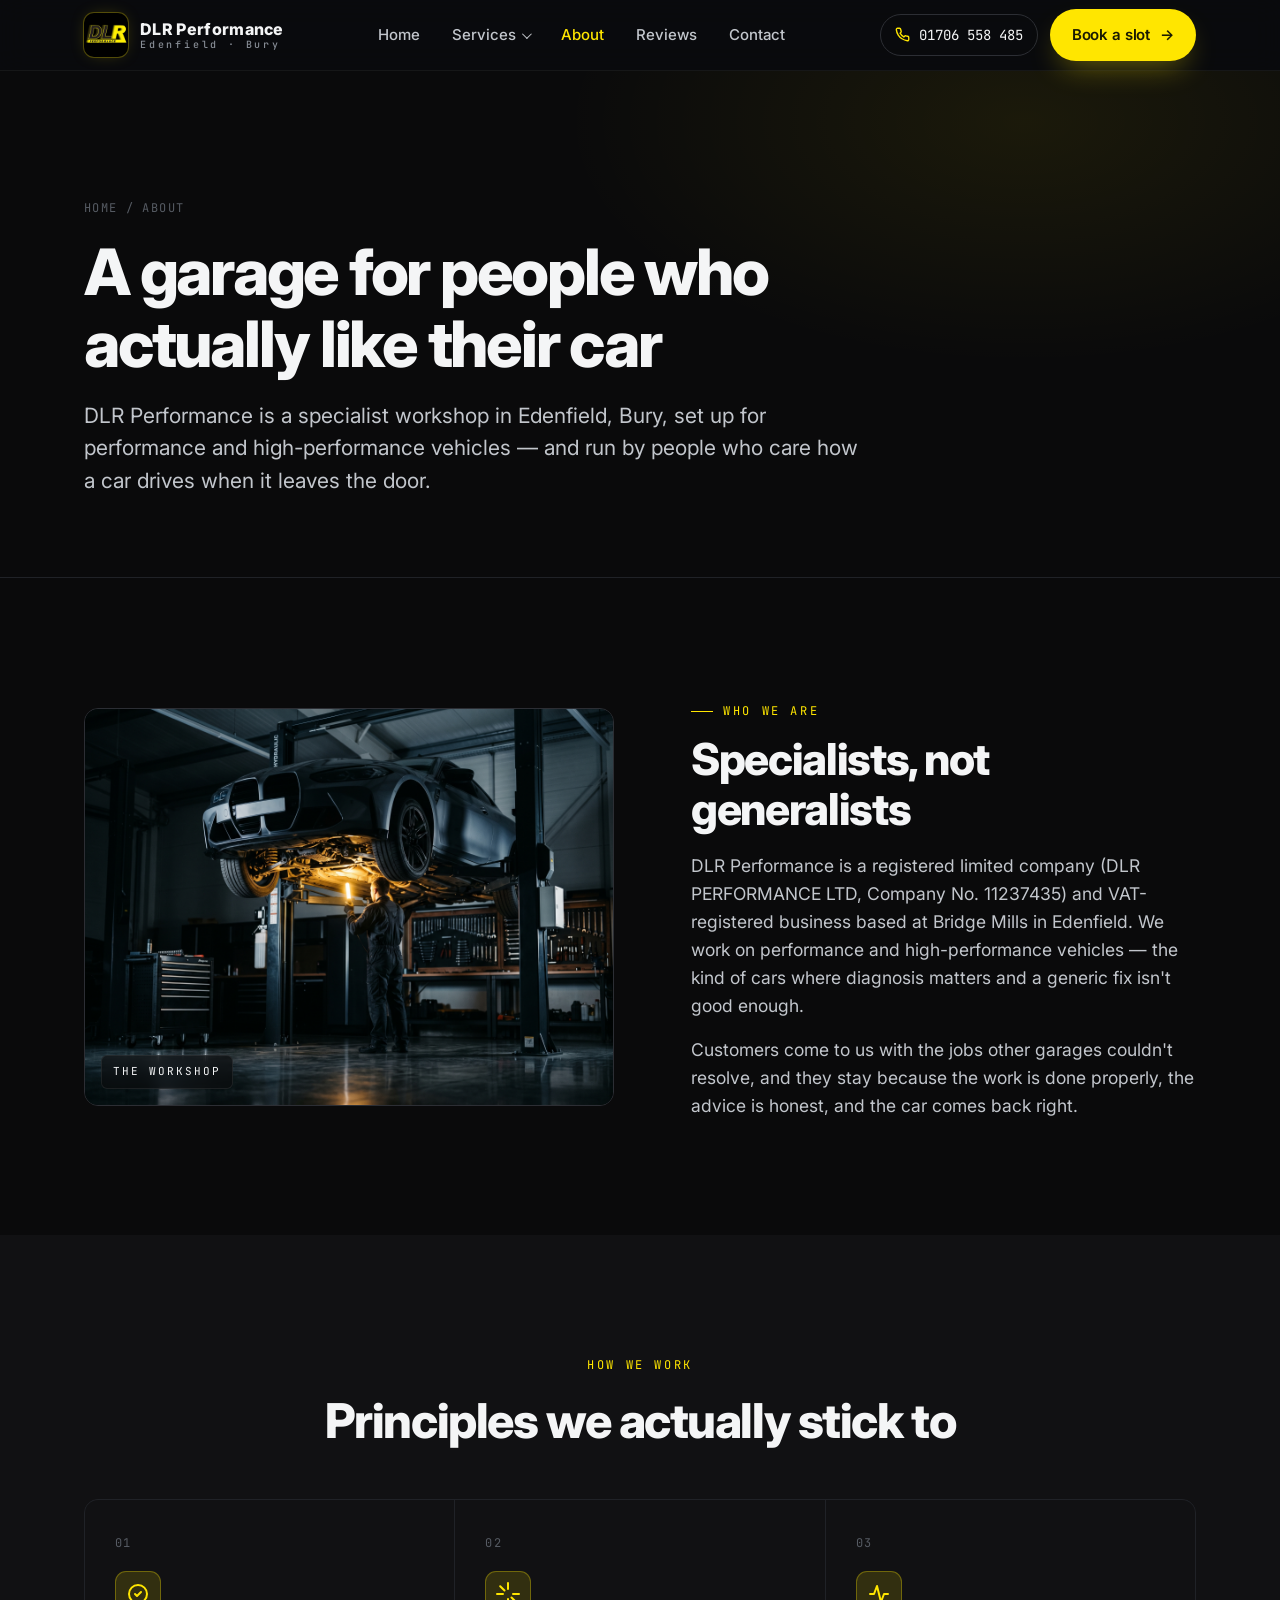
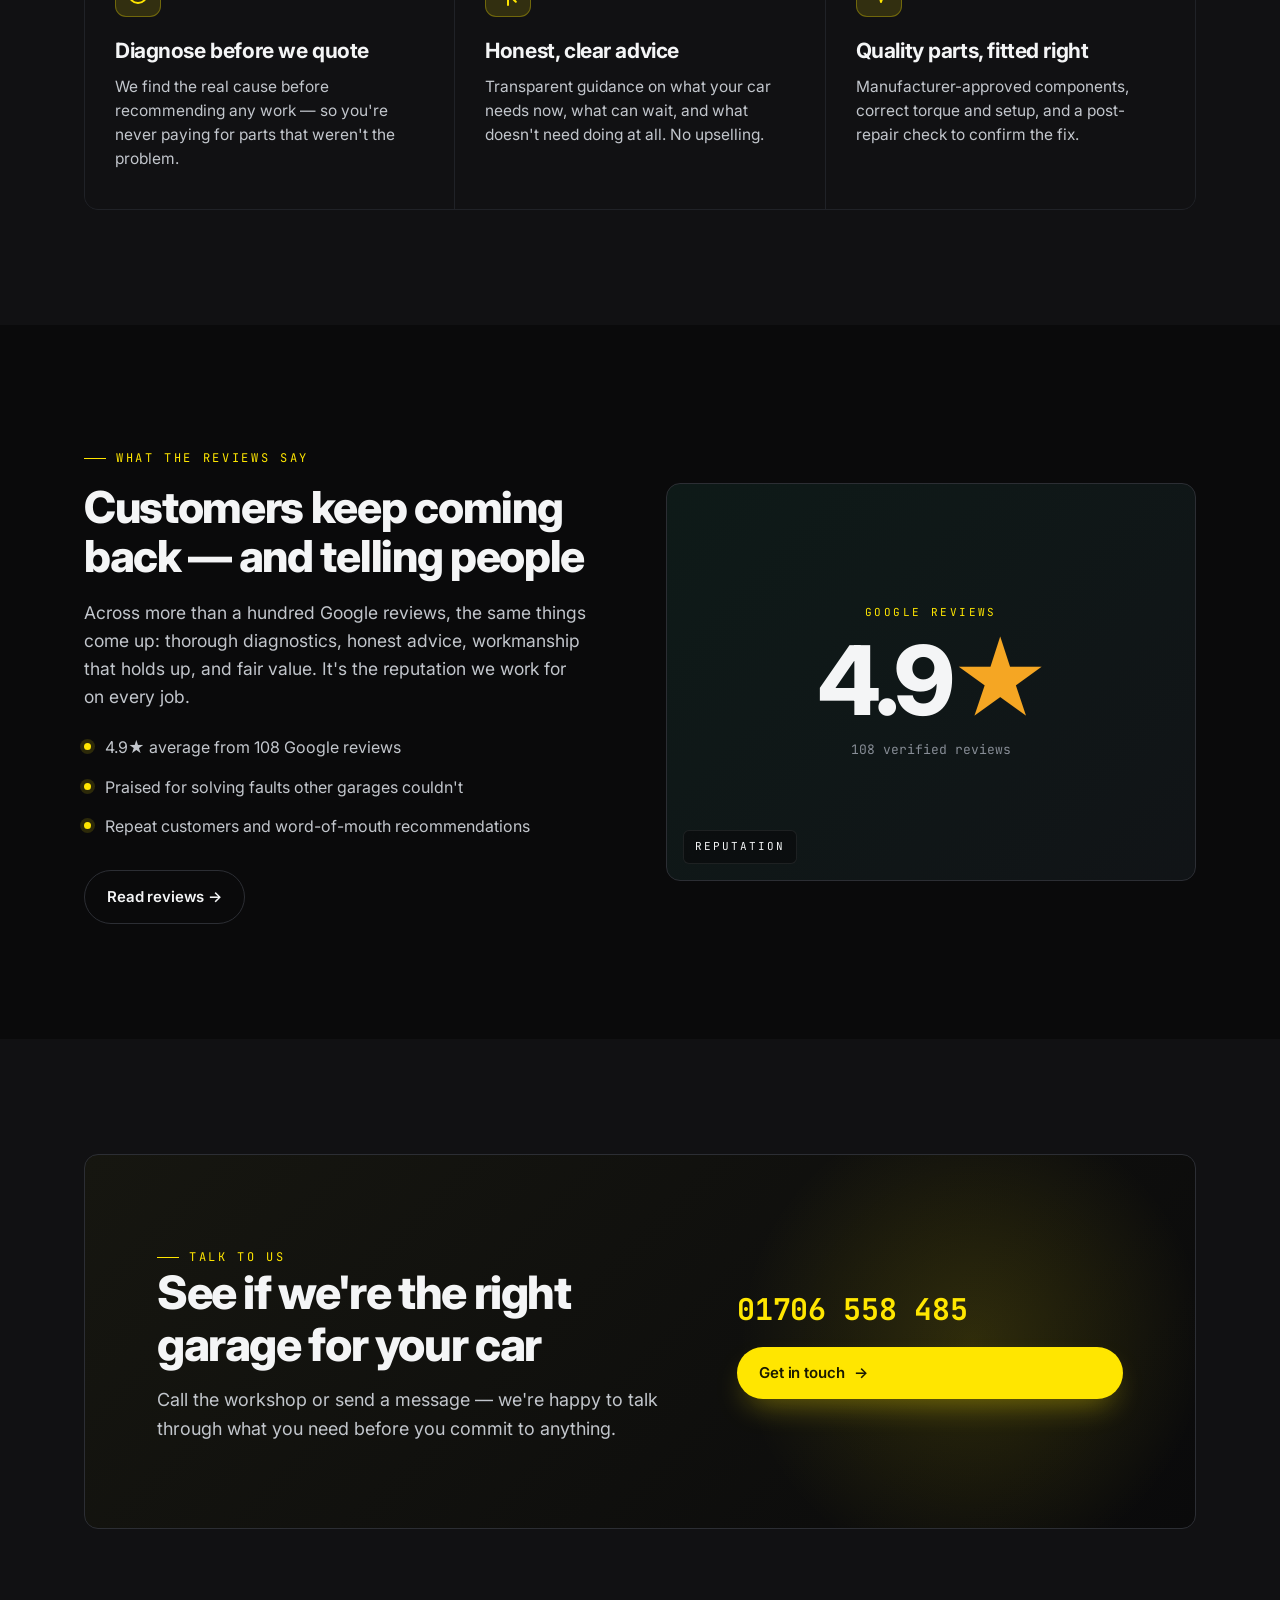
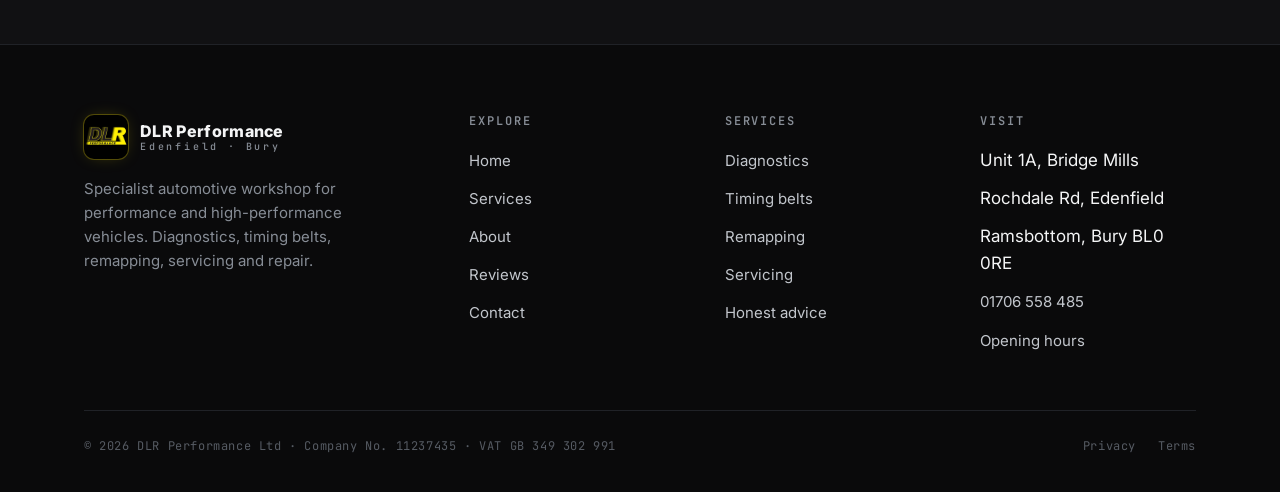
==== commit f8c2ee6b: "Dom's feedback round: fold Sensors into Diagnostics (merged subsection + warning-light / limp-mode /" ====
--- a/about.html
+++ b/about.html
@@ -58,7 +58,6 @@
           <a href="timing-belt-cam-belt-replacement.html">Timing belts</a>
           <a href="performance-remapping.html">Remapping</a>
           <a href="servicing-maintenance.html">Servicing</a>
-          <a href="sensor-component-replacement.html">Sensors</a>
           <a href="straight-talking-guidance.html">Honest advice</a>
         </div>
       </div>
@@ -186,7 +185,7 @@
       </div>
       <div class="foot-col">
         <h5>Services</h5>
-        <ul><li><a href="diagnostics-electrical-fault-finding.html">Diagnostics</a></li><li><a href="timing-belt-cam-belt-replacement.html">Timing belts</a></li><li><a href="performance-remapping.html">Remapping</a></li><li><a href="servicing-maintenance.html">Servicing</a></li><li><a href="sensor-component-replacement.html">Sensors &amp; repairs</a></li><li><a href="straight-talking-guidance.html">Honest advice</a></li></ul>
+        <ul><li><a href="diagnostics-electrical-fault-finding.html">Diagnostics</a></li><li><a href="timing-belt-cam-belt-replacement.html">Timing belts</a></li><li><a href="performance-remapping.html">Remapping</a></li><li><a href="servicing-maintenance.html">Servicing</a></li><li><a href="straight-talking-guidance.html">Honest advice</a></li></ul>
       </div>
       <div class="foot-col">
         <h5>Visit</h5>
--- a/assets/css/styles.css
+++ b/assets/css/styles.css
@@ -222,6 +222,14 @@
 }
 .nav-drop-menu a:hover { background: rgba(255,255,255,0.05); color: var(--accent); }
 
+/* V3: header no-overlap guard for the narrow-desktop band before the hamburger kicks in */
+@media (max-width: 840px) {
+  .brand { flex-shrink: 0; }
+  .brand-text { white-space: nowrap; }
+  .nav a { padding: 9px 10px; }
+  .header-cta { gap: 8px; }
+}
+
 .nav-toggle {
   display: none;
   width: 42px; height: 42px;
@@ -745,6 +753,20 @@
 @media (max-width: 760px) {
   .nav, .header-cta .phone-pill { display: none; }
   .nav-toggle { display: inline-flex; }
+  /* V3: keep the header lockup and CTA on one non-overlapping line at every width */
+  .header-inner { gap: 12px; }
+  .brand { gap: 10px; min-width: 0; }
+  .brand-mark { width: 38px; height: 38px; }
+  .brand-text { white-space: nowrap; }
+  .brand-text .b1 { font-size: 15px; }
+  .brand-text .b2 { font-size: 9px; letter-spacing: 0.2em; }
+  .header-cta { flex-shrink: 0; }
+  .header-cta .btn { padding: 10px 14px; font-size: 13.5px; white-space: nowrap; }
+  /* True micro-viewport fallback: drop the strapline, tighten further */
+  @media (max-width: 340px) {
+    .brand-text .b2 { display: none; }
+    .header-cta .btn { padding: 9px 12px; font-size: 13px; }
+  }
   .header-cta .btn { padding: 11px 16px; font-size: 14px; }
   body.nav-open { overflow: hidden; }
   body.nav-open .site-header {
@@ -797,6 +819,10 @@
   .info-row { grid-template-columns: 1fr; gap: 6px; }
   .info-row .k { padding-top: 0; }
   .hero-meta { gap: 18px; }
+  /* V3: header fit for common phones (360–430px) */
+  .brand-text .b1 { font-size: 13.5px; }
+  .header-cta .btn { padding: 9px 12px; font-size: 13px; }
+  .header-inner { gap: 10px; }
 }
 
 @media (prefers-reduced-motion: reduce) {
